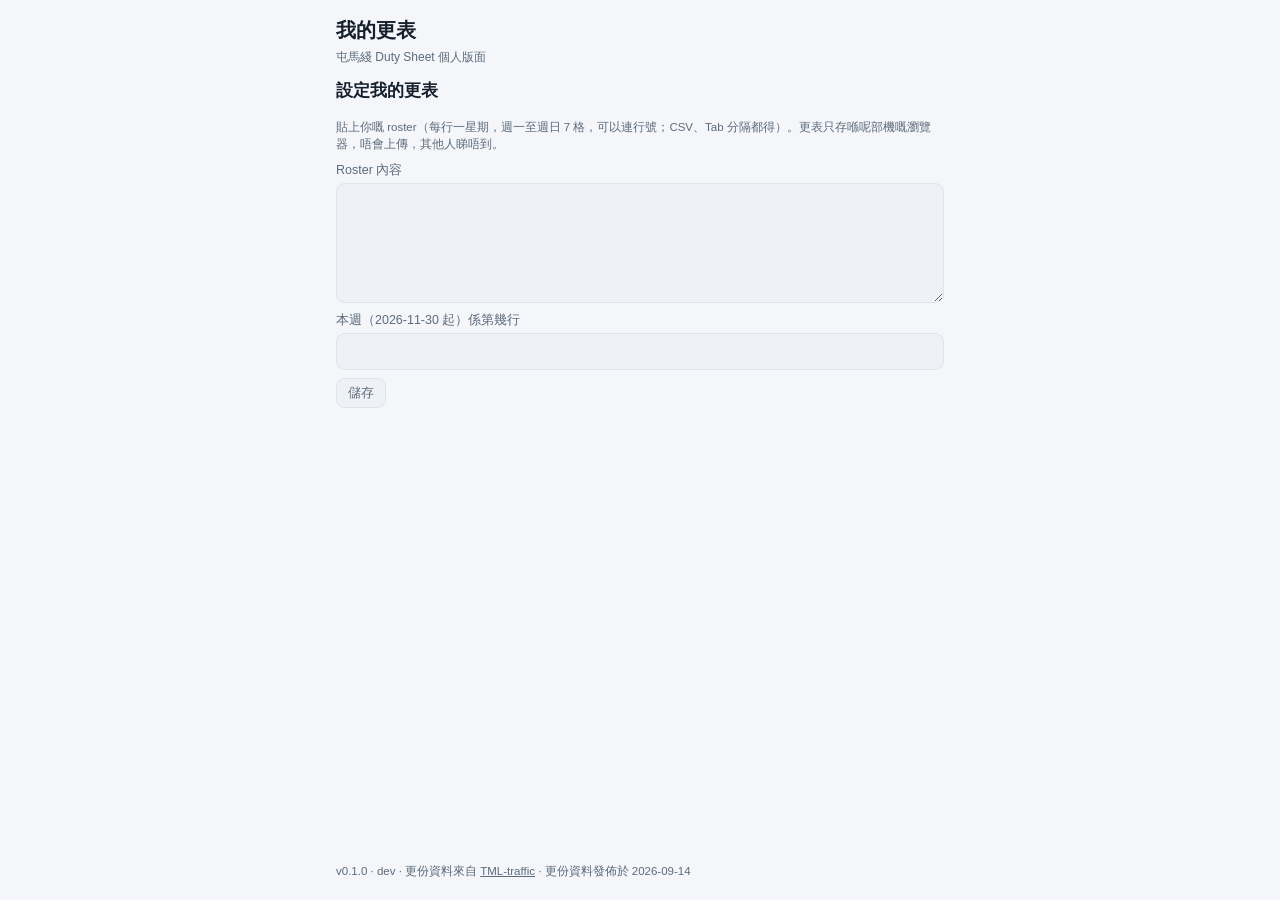
==== index.html @ 336a40d8 "v0.1.0: 我的更表, moved out of TML-traffic Co-Authored-By: Claude Sonnet 5.5 <noreply@anthropic.com> Cla" ====
<!doctype html>
<html lang="zh-HK">
<head>
<meta charset="utf-8">
<meta name="viewport" content="width=device-width, initial-scale=1, viewport-fit=cover">
<meta name="color-scheme" content="dark light">
<meta name="theme-color" content="#070b14">
<meta name="robots" content="noindex">
<title>我的更表 · TML Roster</title>
<link rel="stylesheet" href="assets/app.css">
<link rel="icon" href="assets/icon.svg" type="image/svg+xml">
</head>
<body>
<div class="app">
  <header class="top">
    <h1>我的更表</h1>
    <small id="sub">屯馬綫 Duty Sheet 個人版面</small>
  </header>
  <main id="view"></main>
  <footer class="foot" id="foot"></footer>
</div>
<noscript><p style="padding:16px">此頁需要 JavaScript。This page needs JavaScript.</p></noscript>
<script type="module" src="assets/app.js"></script>
</body>
</html>
---- assets/app.css ----
/* TML Roster — hand-written, no build step. Colours follow TML-traffic. */

:root {
  --tml: #9a3b26;
  --tml-lite: #d4664a;
  --bg: #070b14;
  --panel: #0e1526;
  --panel-2: #131c31;
  --edge: #1c2740;
  --text: #e6edf5;
  --muted: #8b9bad;
  --warn: #d29922;
  --font: -apple-system, BlinkMacSystemFont, "Segoe UI", "PingFang HK",
    "Noto Sans TC", "Microsoft JhengHei", Roboto, sans-serif;
}

@media (prefers-color-scheme: light) {
  :root {
    --bg: #f4f6f9;
    --panel: #ffffff;
    --panel-2: #eef2f7;
    --edge: #dde4ec;
    --text: #16202c;
    --muted: #5d6b7c;
  }
}

* { box-sizing: border-box; }
html, body { margin: 0; padding: 0; min-height: 100%; }
body {
  background: var(--bg);
  color: var(--text);
  font-family: var(--font);
  font-size: 15px;
  line-height: 1.45;
  -webkit-text-size-adjust: 100%;
}
button { font: inherit; color: inherit; background: none; border: 0; cursor: pointer; }

.app { max-width: 640px; margin: 0 auto; min-height: 100vh; display: flex; flex-direction: column; padding: 0 16px; }
.top { padding: 16px 0 8px; }
.top h1 { margin: 0; font-size: 20px; }
.top small { color: var(--muted); font-size: 12px; }
#view { flex: 1; padding: 4px 0 24px; }
.foot { padding: 12px 0 20px; font-size: 11.5px; color: var(--muted); }
.foot a { color: inherit; }

.btn {
  padding: 5px 11px;
  font-size: 12.5px;
  border: 1px solid var(--edge);
  background: var(--panel-2);
  border-radius: 9px;
  color: var(--muted);
  white-space: nowrap;
}
.btn[disabled] { opacity: 0.45; }
.btn:focus-visible, .duty-row:focus-visible { outline: 2px solid var(--tml-lite); outline-offset: 2px; }

.badge {
  display: inline-block;
  font-size: 10.5px;
  padding: 1px 6px;
  border-radius: 5px;
  background: color-mix(in srgb, var(--warn) 22%, transparent);
  color: var(--warn);
  font-weight: 600;
}
.badge.now { background: var(--tml-lite); color: #fff; }
.badge.plain { background: var(--panel-2); color: var(--muted); }

.empty { padding: 14px; text-align: center; color: var(--muted); font-size: 13px; background: var(--panel-2); border-radius: 10px; }
.kv { display: grid; grid-template-columns: auto 1fr; gap: 6px 14px; font-size: 13.5px; }
.kv dt { color: var(--muted); }
.kv dd { margin: 0; font-variant-numeric: tabular-nums; }
.fine { margin: 8px 0 0; font-size: 11.5px; color: var(--muted); }
.stops-head { margin: 14px 0 6px; font-size: 12px; color: var(--muted); }
.meta { color: var(--muted); font-size: 11.5px; }
.link { color: inherit; text-decoration: underline; font-size: inherit; padding: 0; }

.duty-head { display: flex; align-items: center; gap: 10px; margin: 0 0 8px; }
.duty-head h2 { margin: 0; font-size: 17px; }
.duty-sum { margin: 4px 0 6px; font-size: 13.5px; }
.duty-sub { margin: 0 0 8px; font-size: 12.5px; color: var(--muted); }
.duty-list { list-style: none; margin: 0; padding: 0; }
.duty-list li { border-bottom: 1px solid var(--edge); }
.duty-list li:last-child { border-bottom: 0; }
.duty-row {
  display: grid;
  gap: 2px;
  width: 100%;
  padding: 8px 6px;
  text-align: left;
  font-size: 13px;
  font-variant-numeric: tabular-nums;
  border-radius: 8px;
}
.duty-no { font-weight: 700; display: flex; align-items: center; gap: 6px; }
.duty-nowbox { margin: 10px 0 2px; padding: 8px 10px; font-size: 13px; background: color-mix(in srgb, var(--tml-lite) 14%, transparent); border-radius: 8px; }
.duty-legs { list-style: none; margin: 0; padding: 0; }
.duty-legs li {
  display: grid;
  grid-template-columns: 62px 74px 1fr;
  gap: 8px;
  padding: 5px 6px;
  font-size: 12.5px;
  font-variant-numeric: tabular-nums;
  border-bottom: 1px solid var(--edge);
}
.duty-legs li:last-child { border-bottom: 0; }
.duty-legs li[data-now="1"] { background: color-mix(in srgb, var(--tml-lite) 16%, transparent); border-radius: 8px; }
.duty-t { color: var(--muted); }

.me-nav { display: flex; gap: 8px; margin: 0 0 8px; }
.me-code { font-size: 13px; font-variant-numeric: tabular-nums; }
.me-foot { display: flex; flex-wrap: wrap; gap: 8px; margin: 12px 0 0; }
.me-edit, .me-setup { display: grid; gap: 8px; margin: 0 0 10px; }
.me-edit label, .me-setup label { display: grid; gap: 4px; font-size: 12.5px; color: var(--muted); }
.me-edit input, .me-setup input, .me-setup textarea, .me-export-box {
  width: 100%;
  padding: 7px 10px;
  font: inherit;
  font-size: 14px;
  color: var(--text);
  background: var(--panel-2);
  border: 1px solid var(--edge);
  border-radius: 9px;
}
.me-setup textarea, .me-export-box { font-family: ui-monospace, SFMono-Regular, Menlo, monospace; font-size: 12px; }
.me-edit-row { display: flex; flex-wrap: wrap; align-items: center; gap: 8px; }
.me-msg { margin: 0; min-height: 1em; font-size: 12.5px; color: var(--muted); }
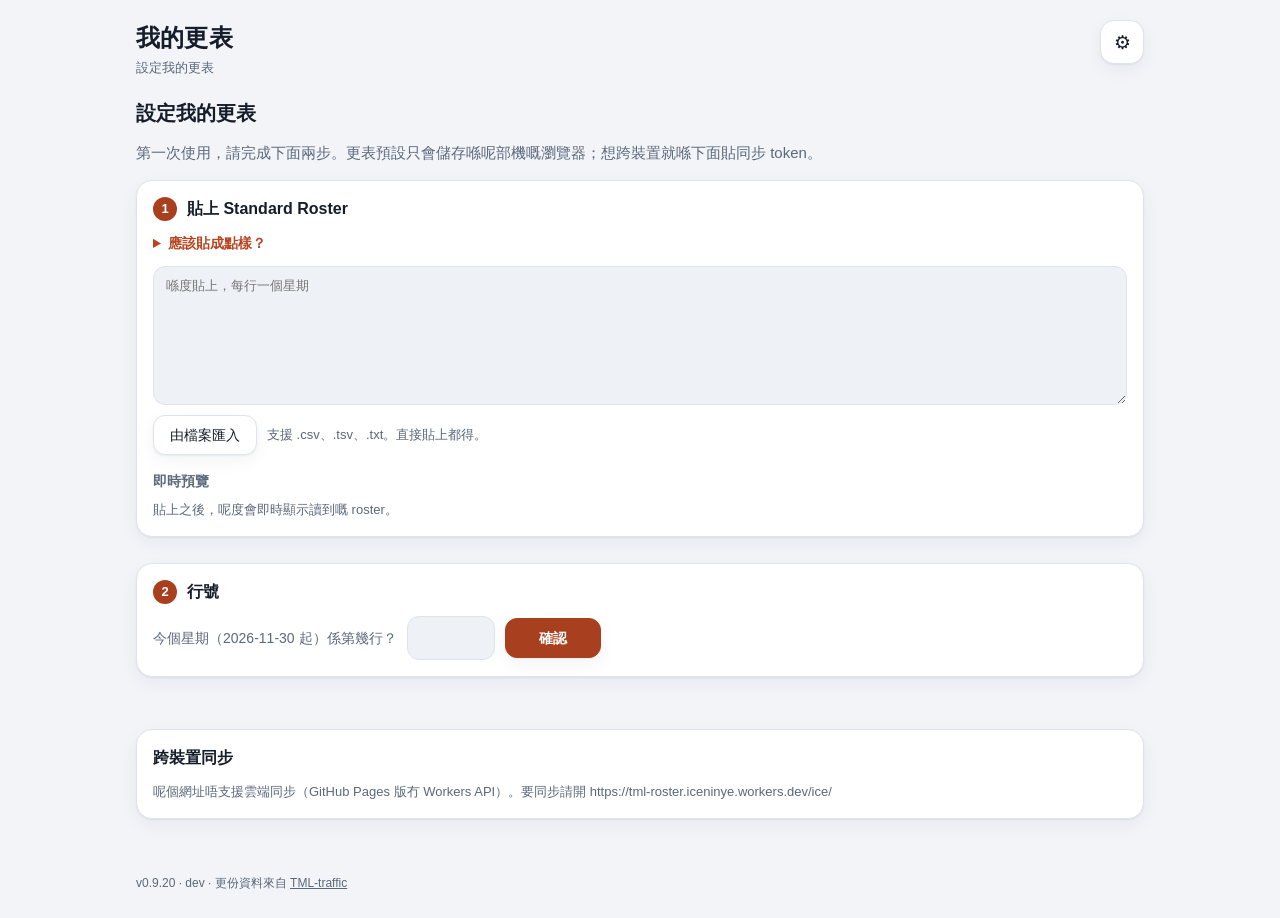
==== commit 01035644: "新增「加入主畫面」圖示（iOS + Android） 手機瀏覽器喺「加入主畫面」時會按 manifest / HTML 提供的網址主動向 server 發 HTTP 請求下載圖示。Worker 嘅 S" ====
--- a/index.html
+++ b/index.html
@@ -9,6 +9,11 @@
 <title>我的更表 · TML Roster</title>
 <link rel="stylesheet" href="assets/app.css">
 <link rel="icon" href="assets/icon.svg" type="image/svg+xml">
+<link rel="apple-touch-icon" sizes="180x180" href="/apple-touch-icon.png">
+<meta name="apple-mobile-web-app-title" content="我的更表">
+<meta name="apple-mobile-web-app-capable" content="yes">
+<meta name="apple-mobile-web-app-status-bar-style" content="black-translucent">
+<link rel="manifest" href="/site.webmanifest">
 </head>
 <body>
 <div class="app">
--- a/assets/app.css
+++ b/assets/app.css
@@ -1,27 +1,44 @@
 /* TML Roster — hand-written, no build step. Colours follow TML-traffic. */
 
 :root {
-  --tml: #9a3b26;
-  --tml-lite: #d4664a;
-  --bg: #070b14;
-  --panel: #0e1526;
-  --panel-2: #131c31;
-  --edge: #1c2740;
-  --text: #e6edf5;
-  --muted: #8b9bad;
-  --warn: #d29922;
-  --font: -apple-system, BlinkMacSystemFont, "Segoe UI", "PingFang HK",
-    "Noto Sans TC", "Microsoft JhengHei", Roboto, sans-serif;
+  color-scheme: dark light;
+  --tml: #a8401f;
+  --accent: #e8765a;
+  --bg: #0a0f1d;
+  --panel: #121a2e;
+  --panel-2: #1a2440;
+  --edge: #253152;
+  --text: #eef2f9;
+  --muted: #95a3bb;
+  --warn: #e3a93a;
+  --ok: #3cc18b;
+  --bad: #ef6a58;
+  --early: #e6a93d;
+  --mid: #4a9fe0;
+  --late: #9b7df0;
+  --shadow: none;
+  --radius: 16px;
+  --font: -apple-system, BlinkMacSystemFont, "Segoe UI", "PingFang HK", "Noto Sans TC",
+    "Microsoft JhengHei", Roboto, sans-serif;
 }
 
 @media (prefers-color-scheme: light) {
   :root {
-    --bg: #f4f6f9;
+    --tml: #a8401f;
+    --accent: #b8431f;
+    --bg: #f2f4f8;
     --panel: #ffffff;
-    --panel-2: #eef2f7;
-    --edge: #dde4ec;
-    --text: #16202c;
-    --muted: #5d6b7c;
+    --panel-2: #eef1f6;
+    --edge: #dfe4ec;
+    --text: #151d2b;
+    --muted: #5a687b;
+    --warn: #a86f00;
+    --ok: #1f8a5d;
+    --bad: #c5402e;
+    --early: #c98a14;
+    --mid: #2273b8;
+    --late: #6c4cc9;
+    --shadow: 0 1px 2px rgba(20, 30, 50, 0.06), 0 6px 18px rgba(20, 30, 50, 0.05);
   }
 }
 
@@ -31,101 +48,646 @@
   background: var(--bg);
   color: var(--text);
   font-family: var(--font);
-  font-size: 15px;
-  line-height: 1.45;
+  font-size: 16px;
+  line-height: 1.5;
   -webkit-text-size-adjust: 100%;
 }
-button { font: inherit; color: inherit; background: none; border: 0; cursor: pointer; }
-
-.app { max-width: 640px; margin: 0 auto; min-height: 100vh; display: flex; flex-direction: column; padding: 0 16px; }
-.top { padding: 16px 0 8px; }
-.top h1 { margin: 0; font-size: 20px; }
-.top small { color: var(--muted); font-size: 12px; }
-#view { flex: 1; padding: 4px 0 24px; }
-.foot { padding: 12px 0 20px; font-size: 11.5px; color: var(--muted); }
+button { font: inherit; color: inherit; background: none; border: 0; cursor: pointer; -webkit-tap-highlight-color: transparent; }
+h1, h2, h3, h4, p, dl, dd, ul, ol { margin: 0; }
+:focus-visible { outline: 2px solid var(--accent); outline-offset: 2px; }
+
+/* ---- shell ---- */
+.app { max-width: 640px; margin: 0 auto; min-height: 100vh; display: flex; flex-direction: column; padding: 0 max(16px, env(safe-area-inset-right)) 0 max(16px, env(safe-area-inset-left)); }
+.top { display: grid; grid-template-columns: 1fr auto; align-items: start; column-gap: 12px; padding: max(20px, env(safe-area-inset-top)) 0 12px; }
+.top h1, .top small { grid-column: 1; }
+.top .btn.icon { grid-column: 2; grid-row: 1 / span 2; }
+.top h1 { font-size: 24px; font-weight: 800; letter-spacing: 0.01em; }
+.top small { display: block; margin-top: 2px; color: var(--muted); font-size: 13px; }
+#view { flex: 1; padding: 4px 0 28px; min-width: 0; }
+.foot { padding: 12px 0 max(24px, env(safe-area-inset-bottom)); font-size: 12px; color: var(--muted); line-height: 1.7; }
 .foot a { color: inherit; }
 
+/* ---- small parts ---- */
+.sr { position: absolute; width: 1px; height: 1px; overflow: hidden; clip: rect(0 0 0 0); white-space: nowrap; }
 .btn {
-  padding: 5px 11px;
-  font-size: 12.5px;
+  padding: 8px 16px;
+  min-height: 40px;
+  font-size: 14px;
   border: 1px solid var(--edge);
-  background: var(--panel-2);
-  border-radius: 9px;
-  color: var(--muted);
+  background: var(--panel);
+  border-radius: 12px;
+  color: var(--text);
   white-space: nowrap;
-}
+  box-shadow: var(--shadow);
+}
+a.btn { display: inline-flex; align-items: center; text-decoration: none; }
+.btn:active { background: var(--panel-2); }
 .btn[disabled] { opacity: 0.45; }
-.btn:focus-visible, .duty-row:focus-visible { outline: 2px solid var(--tml-lite); outline-offset: 2px; }
+.btn.primary { background: var(--tml); border-color: var(--tml); color: #fff; font-weight: 700; min-width: 96px; }
+.btn.danger { color: var(--bad); border-color: color-mix(in srgb, var(--bad) 45%, var(--edge)); }
+.link { color: var(--accent); text-decoration: underline; text-underline-offset: 3px; font-size: inherit; padding: 0; }
 
 .badge {
   display: inline-block;
-  font-size: 10.5px;
-  padding: 1px 6px;
-  border-radius: 5px;
-  background: color-mix(in srgb, var(--warn) 22%, transparent);
-  color: var(--warn);
+  font-size: 12px;
+  line-height: 1.5;
+  padding: 1px 8px;
+  border-radius: 999px;
+  background: var(--panel-2);
+  color: var(--muted);
   font-weight: 600;
-}
-.badge.now { background: var(--tml-lite); color: #fff; }
+  white-space: nowrap;
+}
+.badge.now { background: var(--accent); color: #fff; }
 .badge.plain { background: var(--panel-2); color: var(--muted); }
-
-.empty { padding: 14px; text-align: center; color: var(--muted); font-size: 13px; background: var(--panel-2); border-radius: 10px; }
-.kv { display: grid; grid-template-columns: auto 1fr; gap: 6px 14px; font-size: 13.5px; }
+.badge.shift { background: transparent; box-shadow: inset 0 0 0 1px currentColor; }
+[data-shift="dawn"] .badge.shift { color: var(--dawn); }
+[data-shift="early"] .badge.shift { color: var(--early); }
+[data-shift="mid"] .badge.shift { color: var(--mid); }
+[data-shift="late"] .badge.shift { color: var(--late); }
+[data-shift="night"] .badge.shift { color: var(--night); }
+
+.empty { padding: 18px; text-align: center; color: var(--muted); font-size: 14px; background: var(--panel); border: 1px dashed var(--edge); border-radius: var(--radius); }
+.fine { margin-top: 8px; font-size: 13px; line-height: 1.55; color: var(--muted); }
+.fine.ok { color: var(--ok); }
+.fine.bad, .issues { color: var(--bad); }
+.meta { color: var(--muted); font-size: 13px; }
+.nd { margin-left: 3px; font-size: 0.5em; font-weight: 700; color: var(--muted); vertical-align: super; letter-spacing: 0; }
+
+/* ---- week ---- */
+.me-nav { position: sticky; top: 0; z-index: 5; display: grid; grid-template-columns: 44px 1fr 44px; align-items: center; gap: 8px; margin: 0 -16px 12px; padding: 8px 16px; background: color-mix(in srgb, var(--bg) 88%, transparent); backdrop-filter: blur(10px); -webkit-backdrop-filter: blur(10px); }
+.me-nav .btn { padding: 0; min-width: 0; width: 44px; height: 44px; font-size: 24px; line-height: 1; border-radius: 14px; }
+.weeklabel { display: grid; justify-items: center; line-height: 1.3; }
+.weeklabel b { font-size: 18px; font-variant-numeric: tabular-nums; }
+.weeklabel span { font-size: 13px; color: var(--muted); }
+
+.today {
+  display: grid;
+  gap: 4px;
+  width: 100%;
+  margin: 0 0 14px;
+  padding: 16px 18px 16px;
+  text-align: left;
+  color: #fff;
+  background: linear-gradient(145deg, #b4481f, #7a2a12);
+  border-radius: 20px;
+  box-shadow: 0 8px 24px rgba(122, 42, 18, 0.28);
+}
+.today .badge, .today[data-shift] .badge.shift { background: rgba(255, 255, 255, 0.2); color: #fff; box-shadow: none; }
+.today-label { font-size: 13px; font-weight: 600; opacity: 0.85; letter-spacing: 0.03em; }
+/* 代號一律 700 粗、同一個字級：今日卡同日子卡都係 15px。 */
+.today-title { display: flex; flex-wrap: wrap; align-items: center; gap: 6px; font-size: 15px; font-weight: 700; font-variant-numeric: tabular-nums; }
+.today-times { font-size: 36px; line-height: 1.15; font-weight: 800; font-variant-numeric: tabular-nums; letter-spacing: -0.01em; }
+.today-times .nd { color: rgba(255, 255, 255, 0.8); }
+.today-note { font-size: 14px; opacity: 0.88; }
+.today .bar { background: rgba(255, 255, 255, 0.2); margin: 4px 0 2px; }
+.today .bar i { background: #fff; }
+.today-live { display: flex; align-items: center; gap: 10px; margin-top: 8px; padding: 10px 12px; font-size: 14px; background: rgba(0, 0, 0, 0.22); border-radius: 12px; }
+.today-live small { opacity: 0.8; font-size: 13px; }
+.pulse { flex: none; width: 10px; height: 10px; border-radius: 50%; background: #7dffc0; box-shadow: 0 0 0 0 rgba(125, 255, 192, 0.6); animation: pulse 2s infinite; }
+@keyframes pulse { 70% { box-shadow: 0 0 0 9px rgba(125, 255, 192, 0); } 100% { box-shadow: 0 0 0 0 rgba(125, 255, 192, 0); } }
+@media (prefers-reduced-motion: reduce) { .pulse { animation: none; } }
+
+/* 一週日卡一律單欄、由上至下（週一 → 週日），唔會出現 Z 形跳格閱讀次序。 */
+.day-list { list-style: none; padding: 0; display: grid; grid-template-columns: 1fr; gap: 10px; grid-auto-rows: 1fr; }
+.day {
+  display: grid;
+  grid-template-columns: 48px 1fr;
+  align-items: center;
+  gap: 14px;
+  width: 100%;
+  padding: 12px 14px;
+  text-align: left;
+  background: var(--panel);
+  border: 1px solid var(--edge);
+  border-radius: var(--radius);
+  box-shadow: var(--shadow);
+  position: relative;
+  overflow: hidden;
+}
+.day::before { content: ""; position: absolute; inset: 0 auto 0 0; width: 5px; background: var(--edge); }
+.day[data-shift="dawn"]::before { background: var(--dawn); }
+.day[data-shift="early"]::before { background: var(--early); }
+.day[data-shift="mid"]::before { background: var(--mid); }
+.day[data-shift="late"]::before { background: var(--late); }
+.day[data-shift="night"]::before { background: var(--night); }
+.day:active { background: var(--panel-2); }
+.day[data-today="1"] { border-color: var(--accent); }
+.day-date { display: grid; justify-items: center; line-height: 1.1; }
+.day-date small { font-size: 13px; color: var(--muted); font-weight: 600; }
+.day-date b { font-size: 26px; font-weight: 800; font-variant-numeric: tabular-nums; }
+.day[data-today="1"] .day-date b { color: var(--accent); }
+.day-main { display: grid; gap: 3px; min-width: 0; }
+.day-title { display: flex; flex-wrap: wrap; align-items: center; gap: 6px; font-size: 15px; font-weight: 700; font-variant-numeric: tabular-nums; }
+.day-times { font-size: 22px; line-height: 1.2; font-weight: 800; font-variant-numeric: tabular-nums; }
+.day[data-tone="rest"], .day[data-tone="tbd"], .day[data-tone="spare"] { background: transparent; box-shadow: none; }
+/* 休息日代號同工作日一樣粗，只係灰一級（唔再變幼）。 */
+.day[data-tone="rest"] .day-title { color: var(--muted); font-weight: 700; }
+/* 單欄排列唔再等高：休息日／假期縮成一條窄卡，一週大約一屏睇晒。 */
+.day-list > li { display: block; }
+/* B2: 休息日只出代號（粗）＋細字「休息日」。 */
+.day-sub { font-size: 12px; font-weight: 600; color: var(--muted); }
+/* B3: 左邊顏色條 —— 更份跟班別色，休息綠、待定黃、後備灰。 */
+.day[data-tone="rest"]::before { background: var(--ok); }
+.day[data-tone="leave"]::before { background: var(--mid); }
+.day[data-tone="leave"] .day-title { color: var(--muted); font-weight: 700; }
+.day[data-tone="tbd"]::before { background: var(--warn); }
+.day[data-tone="spare"]::before { background: var(--muted); }
+.day[data-tone="tbd"] .day-title { color: var(--warn); }
+
+/* 今日時間軸：粗啲，加每 4 小時刻度，同一個「現時」光點。 */
+.bar { display: block; position: relative; height: 10px; margin: 6px 0 2px; border-radius: 5px; background: var(--panel-2); background-image: repeating-linear-gradient(90deg, color-mix(in srgb, var(--muted) 45%, transparent) 0 1px, transparent 1px calc(100% / 6)); }
+.bar-now { position: absolute; top: -3px; bottom: -3px; width: 2px; margin-left: -1px; background: currentColor; }
+.bar-now s { position: absolute; top: -5px; left: 50%; width: 10px; height: 10px; border-radius: 50%; background: currentColor; transform: translateX(-50%); box-shadow: 0 0 0 2px rgba(0, 0, 0, 0.35); }
+.badge.rest-short { color: #fff; background: var(--bad); }
+/* 休息唔夠鐘：同編更頁一樣嘅呼吸紅框，跟系統「減少動態」設定。 */
+@keyframes me-short-rest {
+  0%, 100% { box-shadow: inset 0 0 0 2px var(--bad); }
+  50% { box-shadow: inset 0 0 0 2px color-mix(in srgb, var(--bad) 25%, transparent); }
+}
+.day[data-short="1"], .today[data-short="1"] { box-shadow: inset 0 0 0 2px var(--bad); animation: me-short-rest 1.2s ease-in-out infinite; }
+@media (prefers-reduced-motion: reduce) { .day[data-short="1"], .today[data-short="1"] { animation: none; } }
+.fine-box { margin: 10px 0 0; }
+input.mono { font-family: ui-monospace, SFMono-Regular, Menlo, monospace; letter-spacing: 0.02em; }
+.fine-box > summary { font-size: 13px; font-weight: 700; color: var(--muted); cursor: pointer; }
+.fine-box[open] > summary { margin-bottom: 6px; }
+.bar i { position: absolute; top: 0; bottom: 0; border-radius: 3px; background: var(--muted); }
+[data-shift="dawn"] .bar i { background: var(--dawn); }
+[data-shift="early"] .bar i { background: var(--early); }
+[data-shift="mid"] .bar i { background: var(--mid); }
+[data-shift="late"] .bar i { background: var(--late); }
+[data-shift="night"] .bar i { background: var(--night); }
+
+.legend { display: flex; flex-wrap: wrap; gap: 6px 16px; margin: 14px 2px 0; font-size: 13px; color: var(--muted); }
+.legend i { display: inline-block; width: 10px; height: 10px; margin-right: 6px; border-radius: 3px; vertical-align: -1px; }
+.me-foot { display: flex; flex-wrap: wrap; gap: 10px; margin: 14px 0 0; }
+
+/* ---- day detail ---- */
+.duty-head { display: flex; align-items: center; gap: 12px; margin: 4px 0 14px; }
+.duty-head h2 { font-size: 20px; }
+.duty-sub { display: flex; flex-wrap: wrap; align-items: center; gap: 6px; margin: 0 0 10px; font-size: 14px; color: var(--muted); }
+.hero { display: grid; grid-template-columns: 1fr auto 1fr; align-items: center; gap: 8px; margin: 0 0 14px; padding: 18px; background: var(--panel); border: 1px solid var(--edge); border-radius: 20px; box-shadow: var(--shadow); }
+.hero div { display: grid; gap: 2px; }
+.hero small { color: var(--muted); font-size: 13px; font-weight: 600; }
+.hero b { font-size: 34px; line-height: 1.1; font-weight: 800; font-variant-numeric: tabular-nums; }
+.hero span { color: var(--muted); font-size: 14px; }
+.hero i { color: var(--muted); font-style: normal; font-size: 22px; }
+.kv { display: grid; grid-template-columns: auto 1fr; gap: 8px 16px; margin: 0 2px; font-size: 15px; }
 .kv dt { color: var(--muted); }
-.kv dd { margin: 0; font-variant-numeric: tabular-nums; }
-.fine { margin: 8px 0 0; font-size: 11.5px; color: var(--muted); }
-.stops-head { margin: 14px 0 6px; font-size: 12px; color: var(--muted); }
-.meta { color: var(--muted); font-size: 11.5px; }
-.link { color: inherit; text-decoration: underline; font-size: inherit; padding: 0; }
-
-.duty-head { display: flex; align-items: center; gap: 10px; margin: 0 0 8px; }
-.duty-head h2 { margin: 0; font-size: 17px; }
-.duty-sum { margin: 4px 0 6px; font-size: 13.5px; }
-.duty-sub { margin: 0 0 8px; font-size: 12.5px; color: var(--muted); }
-.duty-list { list-style: none; margin: 0; padding: 0; }
-.duty-list li { border-bottom: 1px solid var(--edge); }
-.duty-list li:last-child { border-bottom: 0; }
-.duty-row {
+.kv dd { font-variant-numeric: tabular-nums; }
+.mates { display: flex; flex-wrap: wrap; gap: 6px; }
+.mates-more { margin-top: 6px; }
+.mates-more > summary { cursor: pointer; font-size: 13px; font-weight: 600; color: var(--accent); }
+.mates-more .mates { margin-top: 6px; }
+.duty-mate { display: grid; gap: 0; padding: 5px 10px; text-align: left; background: var(--panel); border: 1px solid var(--edge); border-radius: 10px; font-variant-numeric: tabular-nums; line-height: 1.3; }
+.duty-mate b { font-size: 14px; color: var(--accent); }
+.duty-mate small { font-size: 12px; color: var(--muted); }
+.duty-mate:active { background: var(--panel-2); }
+.duty-nowbox { margin: 14px 0 0; padding: 12px 14px; font-size: 14px; background: color-mix(in srgb, var(--accent) 14%, var(--panel)); border: 1px solid color-mix(in srgb, var(--accent) 40%, var(--edge)); border-radius: 14px; }
+.stops-head { margin: 22px 2px 10px; font-size: 14px; font-weight: 700; color: var(--muted); letter-spacing: 0.04em; }
+.duty-legs { list-style: none; padding: 6px 14px 6px 6px; position: relative; background: var(--panel); border: 1px solid var(--edge); border-radius: var(--radius); box-shadow: var(--shadow); }
+.duty-legs::before { content: ""; position: absolute; top: 18px; bottom: 18px; left: 19px; width: 2px; background: var(--edge); }
+.duty-legs li {
+  position: relative;
   display: grid;
-  gap: 2px;
-  width: 100%;
-  padding: 8px 6px;
-  text-align: left;
-  font-size: 13px;
+  grid-template-columns: 70px 1fr;
+  grid-template-areas: "t k" ". p";
+  column-gap: 10px;
+  padding: 8px 0 8px 26px;
+  font-size: 14px;
+  line-height: 1.4;
   font-variant-numeric: tabular-nums;
-  border-radius: 8px;
-}
-.duty-no { font-weight: 700; display: flex; align-items: center; gap: 6px; }
-.duty-nowbox { margin: 10px 0 2px; padding: 8px 10px; font-size: 13px; background: color-mix(in srgb, var(--tml-lite) 14%, transparent); border-radius: 8px; }
-.duty-legs { list-style: none; margin: 0; padding: 0; }
-.duty-legs li {
-  display: grid;
-  grid-template-columns: 62px 74px 1fr;
-  gap: 8px;
-  padding: 5px 6px;
-  font-size: 12.5px;
-  font-variant-numeric: tabular-nums;
-  border-bottom: 1px solid var(--edge);
-}
-.duty-legs li:last-child { border-bottom: 0; }
-.duty-legs li[data-now="1"] { background: color-mix(in srgb, var(--tml-lite) 16%, transparent); border-radius: 8px; }
+  border-radius: 10px;
+}
+.duty-legs li::before { content: ""; position: absolute; left: 8px; top: 13px; width: 10px; height: 10px; border-radius: 50%; background: var(--muted); box-shadow: 0 0 0 3px var(--panel); }
+.duty-legs li[data-kind="book"]::before { background: var(--text); }
+.duty-legs li[data-kind="drive"]::before { background: var(--ok); }
+.duty-legs li[data-kind="meal"]::before { background: var(--warn); }
+.duty-legs li[data-kind="prep"]::before, .duty-legs li[data-kind="ride"]::before { background: var(--mid); }
+.duty-legs li[data-kind="empty"]::before, .duty-legs li[data-kind="park"]::before, .duty-legs li[data-kind="wait"]::before { background: transparent; box-shadow: inset 0 0 0 2px var(--muted), 0 0 0 3px var(--panel); }
+.duty-legs li > span:nth-child(1) { grid-area: t; }
+.duty-legs li > span:nth-child(2) { grid-area: k; font-weight: 700; }
+.duty-legs li > span:nth-child(3) { grid-area: p; color: var(--muted); font-size: 13.5px; }
+.duty-legs li[data-kind="book"] > span:nth-child(3) { grid-area: p; }
+.duty-legs li[data-now="1"] { background: color-mix(in srgb, var(--accent) 16%, transparent); }
 .duty-t { color: var(--muted); }
 
-.me-nav { display: flex; gap: 8px; margin: 0 0 8px; }
-.me-code { font-size: 13px; font-variant-numeric: tabular-nums; }
-.me-foot { display: flex; flex-wrap: wrap; gap: 8px; margin: 12px 0 0; }
-.me-edit, .me-setup { display: grid; gap: 8px; margin: 0 0 10px; }
-.me-edit label, .me-setup label { display: grid; gap: 4px; font-size: 12.5px; color: var(--muted); }
+/* ---- panels, forms, setup ---- */
+.lead { margin: 4px 0 16px; font-size: 15px; color: var(--muted); }
+.panel { margin: 0 0 14px; padding: 16px; background: var(--panel); border: 1px solid var(--edge); border-radius: var(--radius); box-shadow: var(--shadow); min-width: 0; max-width: 100%; }
+.panel h3 { display: flex; align-items: center; gap: 10px; margin: 0 0 12px; font-size: 16px; }
+.step { display: inline-grid; place-items: center; width: 24px; height: 24px; border-radius: 50%; background: var(--tml); color: #fff; font-size: 13px; font-weight: 800; }
+.panel summary, details.panel > summary { cursor: pointer; font-weight: 700; font-size: 15px; }
+details.panel[open] > summary { margin-bottom: 8px; }
+.me-editbox { margin-top: 18px; }
+.how { margin: 0 0 12px; }
+.how summary { font-size: 14px; color: var(--accent); font-weight: 600; }
+.how-codes { list-style: none; margin: 10px 0; padding: 0; display: grid; gap: 8px; font-size: 14px; }
+.how-codes li { display: grid; grid-template-columns: 9.5em 1fr; gap: 8px; align-items: baseline; }
+code, pre { font-family: ui-monospace, SFMono-Regular, Menlo, monospace; }
+.how-codes code { font-weight: 700; }
+.how pre { margin: 10px 0 0; padding: 12px; font-size: 12.5px; line-height: 1.6; overflow-x: auto; background: var(--panel-2); border-radius: 12px; }
+.me-setup, .me-edit { display: grid; gap: 12px; margin: 0 0 12px; }
+.me-setup > * { min-width: 0; max-width: 100%; }
+.me-edit label, .me-setup label { display: grid; gap: 6px; font-size: 14px; color: var(--muted); }
 .me-edit input, .me-setup input, .me-setup textarea, .me-export-box {
   width: 100%;
-  padding: 7px 10px;
+  padding: 10px 12px;
   font: inherit;
-  font-size: 14px;
+  font-size: 16px;
   color: var(--text);
   background: var(--panel-2);
   border: 1px solid var(--edge);
-  border-radius: 9px;
-}
-.me-setup textarea, .me-export-box { font-family: ui-monospace, SFMono-Regular, Menlo, monospace; font-size: 12px; }
-.me-edit-row { display: flex; flex-wrap: wrap; align-items: center; gap: 8px; }
-.me-msg { margin: 0; min-height: 1em; font-size: 12.5px; color: var(--muted); }
+  border-radius: 12px;
+}
+.me-setup textarea, .me-export-box { font-family: ui-monospace, SFMono-Regular, Menlo, monospace; font-size: 13px; }
+.me-setup textarea { min-height: 130px; }
+/* 一個欄位一行：細輸入格 + 隔離確認掣 */
+.field-line { display: flex; align-items: center; gap: 10px; flex-wrap: wrap; }
+.field-line label { margin: 0; }
+.field-line input.mini {
+  width: 5.5em;
+  flex: 0 0 auto;
+  padding: 8px 10px;
+  font-size: 16px;
+  text-align: center;
+}
+.field-line input.mini.wide { width: 11em; text-align: left; }
+.field-line .btn { flex: 0 0 auto; }
+
+.linkish {
+  background: none;
+  border: 0;
+  padding: 0;
+  color: var(--accent, #7aa2ff);
+  font: inherit;
+  text-decoration: underline;
+  cursor: pointer;
+}
+
+.me-edit-row { display: flex; flex-wrap: wrap; align-items: center; gap: 10px; }
+.me-msg { min-height: 1em; font-size: 14px; color: var(--muted); }
+.filebtn { cursor: pointer; display: inline-flex; align-items: center; color: var(--text) !important; }
+.prev-title { margin: 16px 0 6px; font-size: 14px; color: var(--muted); font-weight: 700; }
+.issues { margin: 6px 0; padding-left: 20px; font-size: 13.5px; }
+
+/* ---- roster table ---- */
+.roster-box { margin-top: 18px; padding: 14px 10px; }
+.roster-box > summary, .roster-box > .fine { padding: 0 6px; }
+.rtable { max-height: 340px; overflow: auto; max-width: 100%; margin-top: 10px; border: 1px solid var(--edge); border-radius: 12px; }
+.rtable table { width: 100%; border-collapse: collapse; font-size: 11px; font-variant-numeric: tabular-nums; text-align: center; }
+/* 每格只得一個代號，用 34px 細格（編更頁嘅積木先要 58px）。 */
+.rtable th, .rtable td { height: 34px; padding: 4px 1px; border-bottom: 1px solid var(--edge); white-space: nowrap; }
+.rtable td { font-size: 12px; font-weight: 700; vertical-align: middle; }
+.rtable thead th { position: sticky; top: 0; z-index: 1; background: var(--panel-2); color: var(--muted); font-weight: 700; }
+.rtable tbody th { position: sticky; left: 0; padding: 6px 4px; background: var(--panel-2); color: var(--muted); font-weight: 700; }
+.rtable tr:last-child th, .rtable tr:last-child td { border-bottom: 0; }
+.rtable td[data-kind="status"], .rtable td[data-kind="spare"], .rtable td[data-kind="other"] { color: var(--muted); }
+.rtable tr.cur td { background: color-mix(in srgb, var(--accent) 18%, transparent); font-weight: 600; }
+.rtable tr.cur th { background: var(--tml); color: #fff; }
+.rtable td.todaycell { outline: 2px solid var(--accent); outline-offset: -2px; border-radius: 4px; }
+
+/* 窄螢幕：roster 表 11px 會爆格，收窄少少但保持可讀 */
+@media (max-width: 430px) {
+  .rtable table { letter-spacing: -0.02em; }
+  .rtable th, .rtable td { padding: 4px 0; }
+}
+
+@media (max-width: 380px) {
+  .hero b { font-size: 28px; }
+  .today-times { font-size: 32px; }
+  .how-codes li { grid-template-columns: 1fr; gap: 0; }
+  .duty-legs li { grid-template-columns: 64px 1fr; }
+}
+.me-setup label.filebtn { display: inline-flex; }
+.me-setup .panel .me-edit-row { margin-top: 10px; }
+
+/* ---- 主頁整理：桌面雙欄、週概況、今日卡顏色、roster 工具 ---- */
+.btn.icon { width: 44px; height: 44px; padding: 0; display: grid; place-items: center; flex: none; font-size: 19px; line-height: 1; border-radius: 14px; }
+
+.me-cols { display: grid; gap: 14px; }
+.me-col-a { display: grid; align-content: start; gap: 10px; min-width: 0; }
+.me-col-b { min-width: 0; }
+
+/* 日詳情：更份編號喺原位改 */
+.duty-head .me-code { font-size: 26px; font-weight: 800; font-variant-numeric: tabular-nums; letter-spacing: 0.01em; }
+.me-code-form { display: flex; align-items: center; gap: 6px; min-width: 0; }
+.me-code-form input {
+  width: 8.5em;
+  padding: 6px 10px;
+  font: inherit;
+  font-size: 22px;
+  font-weight: 800;
+  font-variant-numeric: tabular-nums;
+  color: var(--text);
+  background: var(--panel-2);
+  border: 1px solid var(--accent);
+  border-radius: 12px;
+}
+.duty-head .btn.icon { width: 38px; height: 38px; font-size: 16px; border-radius: 12px; }
+.duty-head .me-code-edit { font-size: 15px; }
+.me-item-title .me-title-edit { cursor: pointer; }
+.top h1.me-title-edit { cursor: pointer; }
+
+/* 今日卡顏色跟更類（早／中／夜），唔再一律橙 */
+/* 今日卡（休息／假期／待定）：代號大字、狀態細字，左邊一條色帶，高度同開工卡有得比。 */
+.today[data-tone="rest"], .today[data-tone="leave"], .today[data-tone="tbd"], .today[data-tone="spare"] {
+  position: relative;
+  overflow: hidden;
+  align-content: center;
+  gap: 4px;
+  padding-left: 24px;
+  min-height: 132px;
+  box-shadow: 0 8px 24px rgba(16, 22, 34, 0.32);
+}
+.today[data-tone="rest"] { background: linear-gradient(145deg, #2f5847, #16281f); }
+.today[data-tone="leave"] { background: linear-gradient(145deg, #27415f, #121d2c); }
+.today[data-tone="tbd"] { background: linear-gradient(145deg, #5a4a12, #2a2308); }
+.today[data-tone="spare"] { background: linear-gradient(145deg, #3a4356, #232a3a); }
+/* 左邊色帶：休息綠、假期藍、待定黃、後備灰（同右欄日卡一致） */
+.today[data-tone]::before { content: ""; position: absolute; left: 0; top: 0; bottom: 0; width: 6px; }
+.today[data-tone="rest"]::before { background: var(--ok); }
+.today[data-tone="leave"]::before { background: var(--mid); }
+.today[data-tone="tbd"]::before { background: var(--warn); }
+.today[data-tone="spare"]::before { background: var(--muted); }
+/* 代號做大字，狀態字跟住大細分级，唔好一齊 15px 排成一句 */
+.today[data-tone] .today-title { align-items: baseline; gap: 10px; }
+.today[data-tone] .today-title b.code {
+  font-size: 44px;
+  line-height: 1;
+  font-weight: 800;
+  letter-spacing: 0.02em;
+  font-variant-numeric: tabular-nums;
+}
+.today[data-tone] .today-title .day-sub { font-size: 16px; font-weight: 600; opacity: 0.82; }
+.today[data-tone] .today-label { opacity: 0.7; }
+.today[data-tone] .today-title .badge { align-self: center; }
+@media (max-width: 380px) { .today[data-tone] .today-title b.code { font-size: 38px; } }
+.today[data-shift="dawn"] { background: linear-gradient(145deg, #a2521f, #5c2a0c); box-shadow: 0 8px 24px rgba(162, 82, 31, 0.26); }
+.today[data-shift="night"] { background: linear-gradient(145deg, #2c3a55, #0f1626); box-shadow: 0 8px 24px rgba(20, 30, 55, 0.32); }
+.today[data-shift="early"] { background: linear-gradient(145deg, #b0741b, #6d4409); box-shadow: 0 8px 24px rgba(176, 116, 27, 0.26); }
+.today[data-shift="mid"] { background: linear-gradient(145deg, #2c6ea4, #143f63); box-shadow: 0 8px 24px rgba(44, 110, 164, 0.26); }
+.today[data-shift="late"] { background: linear-gradient(145deg, #5a44a8, #332552); box-shadow: 0 8px 24px rgba(90, 68, 168, 0.26); }
+
+.bar-now { position: absolute; top: -3px; bottom: -3px; width: 2px; margin-left: -1px; border-radius: 2px; background: var(--text); }
+.today .bar-now { background: #fff; }
+
+.roster-tools { display: flex; flex-wrap: wrap; align-items: baseline; justify-content: space-between; gap: 4px 12px; padding: 0 6px; }
+.roster-tools .fine { margin: 0; }
+.me-roster-toggle { font-size: 13px; }
+
+@media (min-width: 900px) {
+  .app { max-width: 1040px; }
+  .me-cols { grid-template-columns: minmax(0, 400px) minmax(0, 1fr); align-items: start; gap: 20px; }
+  .me-col-a { position: sticky; top: 76px; }
+  /* 闊螢幕都保持單欄：日卡順序由上至下排，唔會左→右再跳行。 */
+  .me-col-b .day-list { grid-template-columns: minmax(0, 1fr); max-width: 620px; }
+}
+
+/* ---- 編更 (plan.html) ---- */
+/* 死夜用深灰藍（唔再係靛藍），同夜嘅紫色拉開明度 */
+:root { --dawn: #e2703a; --night: #8796b4; }
+@media (prefers-color-scheme: light) { :root { --dawn: #c2541c; --night: #3d4a63; } }
+.app.wide { max-width: 1180px; }
+[data-shift="dawn"] { --sh: var(--dawn); }
+[data-shift="early"] { --sh: var(--early); }
+[data-shift="mid"] { --sh: var(--mid); }
+[data-shift="late"] { --sh: var(--late); }
+[data-shift="night"] { --sh: var(--night); }
+[data-shift="hhs"] { --sh: var(--accent); }
+.plan-grid { display: grid; grid-template-columns: 1fr 1fr; gap: 12px; }
+.plan-actions { display: flex; flex-wrap: wrap; align-items: center; gap: 8px 10px; margin: 0 0 8px; }
+.p-weekbox { display: inline-flex; align-items: center; gap: 8px; }
+.p-weeks { width: 3.6em; padding: 6px; font: inherit; color: var(--text); background: var(--panel); border: 1px solid var(--edge); border-radius: 10px; text-align: center; }
+/* Above the sticky tray (z-index 6), so the bar's buttons stay reachable. */
+.plan-sel { position: sticky; top: 64px; z-index: 7; display: grid; gap: 8px; margin: 0 0 10px; padding: 12px 14px; border-color: var(--accent); }
+.plan-sel > div:first-child { display: grid; gap: 2px; }
+.plan-sel input { width: 7.5em; padding: 8px; font: inherit; font-variant-numeric: tabular-nums; color: var(--text); background: var(--panel-2); border: 1px solid var(--edge); border-radius: 10px; }
+.ptable { overflow: auto; max-width: 100%; max-height: 58vh; border: 1px solid var(--edge); border-radius: 12px; background: var(--panel); }
+.ptable table { border-collapse: separate; border-spacing: 0; width: 100%; font-size: 12px; font-variant-numeric: tabular-nums; }
+.ptable th, .ptable td { padding: 3px; border-bottom: 1px solid var(--edge); text-align: center; vertical-align: middle; }
+.ptable thead th { position: sticky; top: 0; z-index: 2; background: var(--panel-2); color: var(--muted); font-weight: 700; }
+.ptable thead th small { display: block; font-weight: 500; }
+.ptable th.who { position: sticky; left: 0; z-index: 1; min-width: 118px; max-width: 150px; padding: 4px 8px; text-align: left; background: var(--panel-2); }
+.ptable thead th.who { z-index: 3; }
+.ptable th.who .p-name { width: 100%; padding: 2px 4px; font-size: 13px; font-weight: 700; }
+.ptable th.who small { color: var(--muted); font-weight: 500; }
+.ptag { display: inline-block; padding: 0 5px; border-radius: 6px; font-size: 10.5px; font-weight: 700; line-height: 1.6; color: var(--sh, var(--muted)); box-shadow: inset 0 0 0 1px currentColor; }
+.pcell { position: relative; display: grid; grid-template-rows: auto auto auto; align-content: start; justify-items: center; gap: 1px; width: 100%; min-width: 74px; min-height: 58px; padding: 4px 3px 4px 7px; border-radius: 8px; background: var(--panel-2); line-height: 1.25; touch-action: manipulation; }
+.pcell::before { content: ""; position: absolute; inset: 3px auto 3px 2px; width: 3px; border-radius: 2px; background: var(--sh, transparent); }
+.pcell b { font-size: 12.5px; white-space: nowrap; }
+.pcell small { color: var(--muted); font-size: 11px; white-space: nowrap; }
+.pcell[data-kind="status"], .pcell[data-kind="other"], .pcell[data-kind="spare"] { background: transparent; color: var(--muted); }
+.pcell[data-kind="status"] b { font-weight: 500; }
+/* 休息唔夠鐘: the red frame breathes, so a short rest is easier to spot. */
+@keyframes plan-short-rest {
+  0%, 100% { box-shadow: inset 0 0 0 2px var(--bad); }
+  50% { box-shadow: inset 0 0 0 2px color-mix(in srgb, var(--bad) 25%, transparent); }
+}
+.pcell[data-short="1"] { box-shadow: inset 0 0 0 2px var(--bad); animation: plan-short-rest 1.2s ease-in-out infinite; }
+@media (prefers-reduced-motion: reduce) {
+  .pcell[data-short="1"] { animation: none; }
+}
+.pcell[data-sel="1"] { box-shadow: inset 0 0 0 2px var(--accent); background: color-mix(in srgb, var(--accent) 18%, var(--panel-2)); }
+.dragging .pcell[data-target="1"] { outline: 1px dashed var(--accent); outline-offset: -1px; }
+.pcell .pin { font-style: normal; font-size: 9px; margin-left: 2px; vertical-align: super; }
+.pcell .miss { font-style: normal; color: var(--warn); margin-left: 2px; }
+.ptable td.sum { min-width: 44px; color: var(--muted); font-weight: 700; }
+.plan-legend i { background: var(--sh); }
+.p-name { min-width: 0; text-overflow: ellipsis; padding: 7px 9px; font: inherit; font-size: 14px; color: var(--text); background: var(--panel-2); border: 1px solid var(--edge); border-radius: 10px; }
+.pchips { display: flex; flex-wrap: wrap; gap: 6px; }
+.pchip { padding: 5px 11px; font-size: 13px; font-weight: 700; border-radius: 999px; color: var(--sh); box-shadow: inset 0 0 0 1px var(--edge); }
+.ptable .pchips { gap: 3px; margin-top: 3px; }
+.ptable .pchip { padding: 1px 6px; font-size: 11px; line-height: 1.6; border-radius: 7px; }
+.pchip[aria-pressed="true"] { background: var(--sh); color: #fff; box-shadow: none; }
+
+/* 積木區 and dragging */
+.pcell, .block { -webkit-user-select: none; user-select: none; -webkit-touch-callout: none; }
+.pcell[data-kind="empty"] { background: transparent; color: var(--muted); outline: 1px dashed var(--edge); outline-offset: -3px; }
+.pcell[data-hc="1"] { color: var(--warn); }
+.pcell[data-kind="duty"], .block { cursor: grab; }
+.pcell[data-lifted="1"], .block[data-lifted="1"] { opacity: 0.35; }
+.dragging, .dragging * { cursor: grabbing !important; }
+.dragging .pcell:not([data-target]), .dragging .tray-col:not([data-target]) { opacity: 0.45; }
+.pcell[data-over="1"], .tray-col[data-over="1"] { outline: 2px solid var(--accent); outline-offset: -2px; background: color-mix(in srgb, var(--accent) 20%, var(--panel-2)); }
+.pghost { position: fixed; z-index: 50; margin: 0; pointer-events: none; opacity: 0.92; box-shadow: 0 10px 28px rgba(0, 0, 0, 0.4); transform: scale(1.06) rotate(-2deg); }
+.tray { position: sticky; bottom: 0; z-index: 6; max-height: 38vh; margin: 10px 0 8px; padding: 10px 12px 12px; overflow: auto; box-shadow: 0 -8px 22px rgba(0, 0, 0, 0.28); }
+.tray-head { display: flex; flex-wrap: wrap; align-items: baseline; gap: 4px 12px; margin: 0 0 8px; }
+.tray-cols { display: grid; grid-template-columns: repeat(7, minmax(84px, 1fr)); gap: 6px; overflow-x: auto; }
+.tray-col { min-height: 56px; padding: 4px; border: 1px dashed var(--edge); border-radius: 10px; }
+.tray-day { display: block; margin: 0 0 4px 2px; font-size: 11px; font-weight: 700; color: var(--muted); }
+.tray-blocks { display: grid; gap: 4px; }
+.tray-none { text-align: center; color: var(--edge); }
+.block { position: relative; display: grid; grid-template-rows: auto auto auto; align-content: start; justify-items: center; gap: 1px; width: 100%; min-height: 58px; padding: 4px 3px 4px 7px; border-radius: 8px; background: var(--panel-2); line-height: 1.25; font-variant-numeric: tabular-nums; }
+.block::before { content: ""; position: absolute; inset: 3px auto 3px 2px; width: 3px; border-radius: 2px; background: var(--sh, transparent); }
+.block b { font-size: 12.5px; }
+.block small { color: var(--muted); font-size: 11px; }
+.block[data-sel="1"] { box-shadow: inset 0 0 0 2px var(--accent); }
+
+/* 編更: the leave blocks offered next to the code input of an empty cell */
+.plan-leave { display: flex; flex-wrap: wrap; align-items: center; gap: 6px; }
+.plan-leave .meta { flex: 0 0 auto; }
+.plan-leave .btn { padding: 5px 10px; font-size: 13px; }
+.plan-leave-all { display: flex; flex-wrap: wrap; gap: 6px; }
+.plan-leave-all[hidden] { display: none; }
+.p-leave[data-spent="1"] { opacity: 0.45; }
+
+.pcell[data-missing="1"] { color: var(--bad); outline: 1px dashed var(--bad); outline-offset: -3px; background: transparent; }
+.block[data-kind="leave"] { color: var(--muted); }
+.block[data-kind="leave"] b { font-weight: 500; }
+.pcell[data-leave="1"] { cursor: grab; }
+.me-setup label.filebtn, .csv-import label.filebtn { display: inline-flex; align-items: center; }
+.block .blk-x { position: absolute; top: 1px; right: 2px; width: 18px; height: 18px; display: grid; place-items: center; border-radius: 9px; font-size: 11px; line-height: 1; color: var(--muted); cursor: pointer; }
+.block .blk-x:hover { color: var(--text); background: var(--panel); }
+
+/* 編更: toolbar, per-day counts, HC/TBC blocks waiting for a number */
+.plan-actions-end { display: flex; flex-wrap: wrap; gap: 8px; margin-left: auto; }
+.plan-actions .btn[disabled] { opacity: 0.45; cursor: default; }
+.ptable thead th small.p-empties { margin-top: 2px; color: var(--warn); font-weight: 700; }
+.tray-day em { float: right; margin-right: 2px; font-style: normal; font-weight: 500; }
+.block[data-pending="1"] { color: var(--warn); cursor: pointer; outline: 1px dashed var(--warn); outline-offset: -2px; }
+
+/* 編更: tray tabs, filter and sort, combinations (組合) */
+.tray-tabs { display: inline-flex; gap: 4px; }
+.tray-tab { padding: 3px 10px; font-size: 13px; font-weight: 700; border-radius: 8px; color: var(--muted); box-shadow: inset 0 0 0 1px var(--edge); }
+.tray-tab[aria-selected="true"] { color: var(--text); background: var(--panel-2); box-shadow: inset 0 0 0 1px var(--accent); }
+.tray-tools { display: flex; flex-wrap: wrap; align-items: center; gap: 6px 14px; margin: 0 0 8px; }
+.tray-tools .pchip { padding: 2px 9px; font-size: 12px; }
+.tray-tools .tf-chip[data-shift=""] { color: var(--text); }
+.tray-tools .tf-chip[data-shift=""][aria-pressed="true"] { background: var(--accent); }
+.tray-tools select { font: inherit; font-size: 12px; color: var(--text); background: var(--panel-2); border: 1px solid var(--edge); border-radius: 7px; padding: 2px 4px; }
+.combos { display: grid; grid-template-columns: repeat(auto-fill, minmax(330px, 1fr)); gap: 6px; }
+.combo { display: grid; gap: 3px; padding: 6px 8px; text-align: left; border-radius: 10px; background: var(--panel-2); }
+.combo[data-sel="1"] { box-shadow: inset 0 0 0 2px var(--accent); }
+.cb-row { font-size: 11px; font-weight: 700; color: var(--muted); }
+.cb-days { display: grid; grid-template-columns: repeat(7, 1fr); gap: 3px; }
+.cb-day { display: grid; justify-items: center; padding: 2px 0 2px 3px; border-left: 3px solid var(--sh, transparent); border-radius: 4px; background: var(--panel); line-height: 1.2; font-variant-numeric: tabular-nums; }
+.cb-day i { font-style: normal; font-size: 10px; color: var(--muted); }
+.cb-day b { font-size: 12px; }
+.cb-day small { font-size: 10px; color: var(--muted); }
+
+/* 編更: pick for 自動編排, 其他 blocks, auto switch */
+.ptable input.pick { width: 14px; height: 14px; margin: 0 4px 0 0; vertical-align: -2px; accent-color: var(--accent); }
+.ptable thead th .who-head { display: flex; flex-wrap: wrap; align-items: center; gap: 4px 6px; color: var(--text); }
+.ptable thead th .who-head .pchip { padding: 1px 7px; font-size: 11px; color: var(--text); }
+.ptable thead th .who-head .pchip[aria-pressed="true"] { color: #fff; background: var(--accent); }
+.ptable th.who .p-name { width: calc(100% - 20px); }
+.ptable th.who small { display: block; }
+.ptable tr[data-picked="1"] th.who { box-shadow: inset 3px 0 0 var(--accent); }
+.p-auto[aria-pressed="true"] { color: var(--accent); box-shadow: inset 0 0 0 1px var(--accent); }
+.other-blocks { display: grid; grid-template-columns: repeat(auto-fill, minmax(110px, 1fr)); gap: 6px; margin: 0 0 8px; }
+.p-custom input { width: 8em; padding: 6px 8px; font: inherit; color: var(--text); background: var(--panel-2); border: 1px solid var(--edge); border-radius: 8px; }
+.plan-sel select { max-width: 100%; padding: 6px; font: inherit; color: var(--text); background: var(--panel-2); border: 1px solid var(--edge); border-radius: 8px; }
+
+/* 編更: 注意事項 */
+.p-notes { margin: 0 0 10px; padding: 8px 14px; }
+.p-notes summary { cursor: pointer; font-weight: 700; color: var(--warn); }
+.p-notes ul { margin: 6px 0 2px; padding-left: 18px; max-height: 22vh; overflow: auto; display: grid; gap: 2px; font-size: 13px; }
+.p-notes .link { text-align: left; }
+
+/* ---- 日卡縮短（一週大約一屏）---- */
+.day-list { grid-auto-rows: auto; gap: 8px; }
+.day { height: auto; min-height: 0; grid-template-columns: 42px 1fr; gap: 12px; padding: 9px 12px 9px 14px; }
+.day-date b { font-size: 22px; }
+.day-date small { font-size: 12px; }
+.day-main { gap: 1px; }
+.day-title { font-size: 14px; gap: 5px; }
+.day-times { font-size: 19px; line-height: 1.25; }
+.day .bar { height: 6px; margin: 4px 0 3px; }
+.day .meta { font-size: 12.5px; line-height: 1.35; }
+/* 休息日／假期／待定：一條窄卡，日期同代號排一行 */
+.day[data-tone="rest"], .day[data-tone="leave"], .day[data-tone="tbd"] { padding-top: 6px; padding-bottom: 6px; align-items: center; }
+.day[data-tone="rest"] .day-date small, .day[data-tone="leave"] .day-date small, .day[data-tone="tbd"] .day-date small { font-size: 11px; }
+.day[data-tone="rest"] .day-date b, .day[data-tone="leave"] .day-date b, .day[data-tone="tbd"] .day-date b { font-size: 16px; }
+
+/* ---- roster 表：每格一個代號，用細格；7 欄一定放得落手機 ---- */
+.rtable table { table-layout: fixed; min-width: 284px; font-size: clamp(8.5px, 2.3vw, 12px); letter-spacing: -0.03em; }
+.rtable td[data-kind="duty"] { font-weight: 600; }
+/* 好窄嘅手機（< 340px）放唔落 7 欄就橫向捲，行號欄固定 */
+.rtable td { font-size: inherit; }
+.rtable thead th:first-child, .rtable tbody th { width: 2.2em; }
+.rtable { max-height: 300px; }
+
+/* ---- 同步 token：產生／複製 ---- */
+.field-line .me-kv-new, .field-line .me-kv-copy { padding: 6px 12px; min-height: 36px; font-size: 13px; }
+
+/* ---- 死夜色條加斜紋：唔淨靠顏色分「夜」同「死夜」 ---- */
+.day[data-shift="night"]::before,
+[data-shift="night"] .bar i,
+.week-shifts [data-shift="night"] i {
+  background: repeating-linear-gradient(135deg, var(--night) 0 3px, color-mix(in srgb, var(--night) 45%, transparent) 3px 6px);
+}
+.today[data-shift="night"] .bar i { background: repeating-linear-gradient(135deg, #fff 0 3px, rgba(255, 255, 255, 0.5) 3px 6px); }
+
+/* ---- 日卡唔使 4 小時刻度（只留今日卡） ---- */
+.day .bar { background-image: none; }
+
+/* ---- 設定頁輸入框統一：灰底、12px 圓角、同按鈕一樣高 ---- */
+.field-line input.mini {
+  min-height: 44px;
+  font: inherit;
+  font-size: 16px;
+  color: var(--text);
+  background: var(--panel-2);
+  border: 1px solid var(--edge);
+  border-radius: 12px;
+}
+.field-line .me-kv-new, .field-line .me-kv-copy { min-height: 44px; }
+
+/* ---- 齒輪旁「未上傳」點 ---- */
+.me-settings { position: relative; }
+.me-settings.dirty::after {
+  content: "";
+  position: absolute;
+  top: 6px;
+  right: 6px;
+  width: 9px;
+  height: 9px;
+  border-radius: 50%;
+  background: var(--warn);
+  box-shadow: 0 0 0 2px var(--panel);
+}
+.me-sync-dirty { color: var(--warn); font-weight: 600; }
+
+/* ---- 本週概況：只喺桌面左欄（今日卡下面）顯示 ---- */
+.week-card { display: none; }
+@media (min-width: 900px) {
+  .week-card {
+    display: block;
+    margin: 14px 0 0;
+    padding: 16px 18px;
+    background: var(--panel);
+    border: 1px solid var(--edge);
+    border-radius: var(--radius);
+    box-shadow: var(--shadow);
+  }
+  .week-card h3 { margin: 0 0 10px; font-size: 14px; color: var(--muted); }
+  .week-facts, .week-shifts { display: flex; flex-wrap: wrap; gap: 6px 16px; margin: 0; padding: 0; list-style: none; font-size: 14px; }
+  .week-facts .bad { color: var(--bad); font-weight: 700; }
+  .week-shifts { margin-top: 12px; padding-top: 12px; border-top: 1px solid var(--edge); color: var(--muted); font-size: 13px; }
+  .week-shifts i { display: inline-block; width: 10px; height: 10px; margin-right: 6px; border-radius: 3px; vertical-align: -1px; background: var(--sh, var(--muted)); }
+  .me-col-a:empty { display: none; }
+}
+/* 淨係俾讀屏用嘅 label 唔好佔位，輸入框先會同其他欄位對齊 */
+.field-line > label:has(> .sr:only-child) { position: absolute; }
+
+/* 匯入同備份 panel */
+.csv-import { margin: 12px 0 10px; padding: 8px 14px; }
+.csv-import .me-setup { margin: 10px 0 2px; gap: 8px; }
+.csv-import summary, .p-advanced summary { cursor: pointer; font-weight: 700; }
+.csv-import summary .meta { margin-left: 8px; font-weight: 500; }
+.csv-import h4 { margin: 0; font-size: 14px; }
+.csv-import .p-backup, .csv-import .p-import { padding-top: 10px; border-top: 1px solid var(--edge); }
+.csv-import .p-advanced { margin: 4px 0 6px; padding-top: 10px; border-top: 1px solid var(--edge); }
+.csv-import .p-advanced .me-setup { margin-top: 8px; }
+.p-week { display: flex; flex-wrap: wrap; align-items: center; gap: 6px 12px; }
+.me-setup .p-week label { display: inline-flex; align-items: center; gap: 6px; }
+.me-setup .p-week input { width: 5.5em; padding: 6px 8px; }
+.me-setup .p-week input[name=week] { width: 4em; }
+.p-week .p-span { margin: 0; }
+.plan-legend { row-gap: 0; line-height: 1.35; }
+
+/* ---- 今日卡：倒數、下一程、交車、下一更 ---- */
+.today-facts { display: grid; grid-template-columns: auto 1fr; gap: 4px 12px; margin: 10px 0 0; padding: 10px 12px; font-size: 14px; line-height: 1.45; background: rgba(0, 0, 0, 0.18); border-radius: 12px; }
+.today-facts > b { font-weight: 700; opacity: 0.75; white-space: nowrap; }
+.today-facts > span { margin: 0; min-width: 0; font-variant-numeric: tabular-nums; }
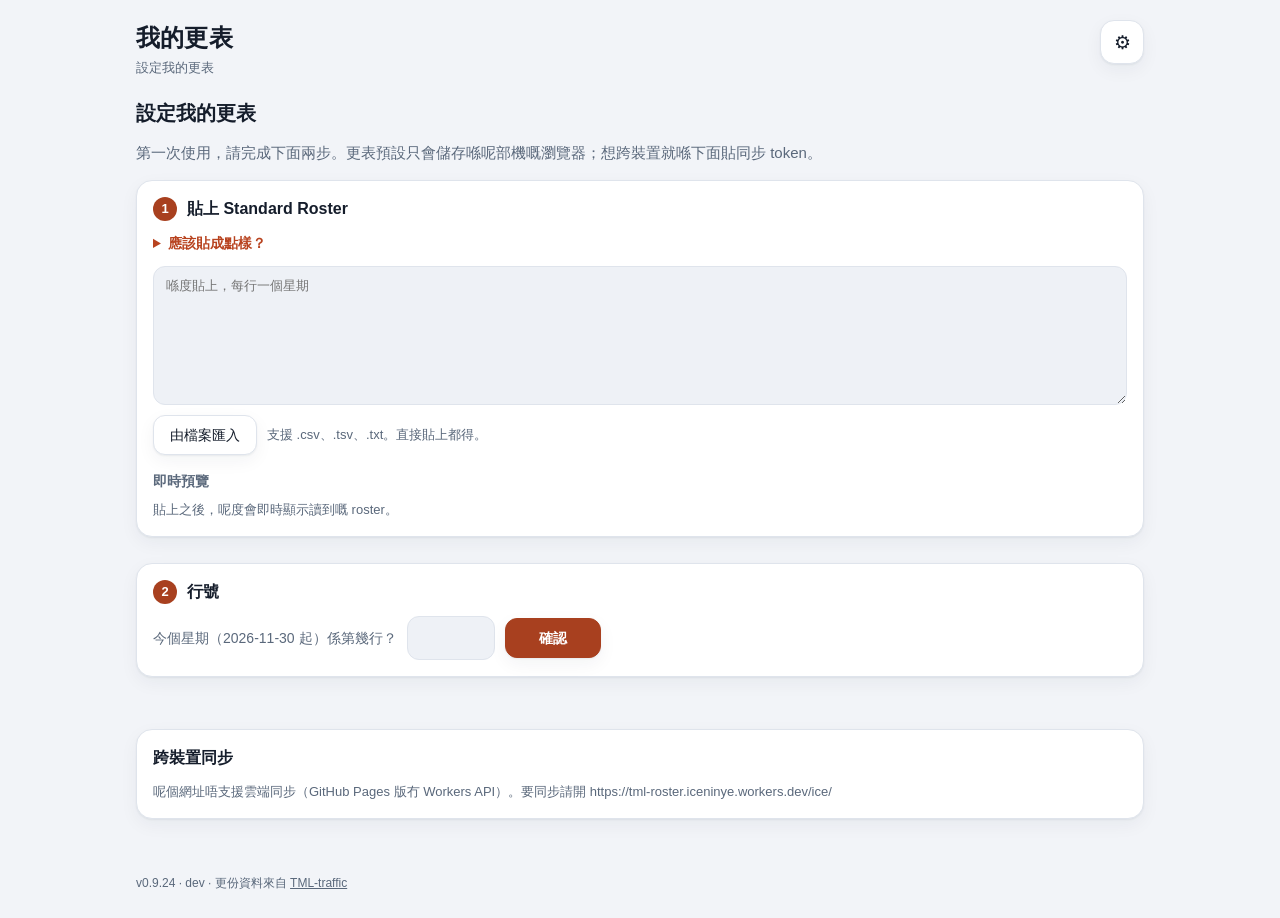
==== commit 70289ff1: "Wording and look: tray fold, plan icons, manifest paths, place names (v0.9.24) Co-Authored-By: Claud" ====
--- a/index.html
+++ b/index.html
@@ -9,11 +9,11 @@
 <title>我的更表 · TML Roster</title>
 <link rel="stylesheet" href="assets/app.css">
 <link rel="icon" href="assets/icon.svg" type="image/svg+xml">
-<link rel="apple-touch-icon" sizes="180x180" href="/apple-touch-icon.png">
+<link rel="apple-touch-icon" sizes="180x180" href="apple-touch-icon.png">
 <meta name="apple-mobile-web-app-title" content="我的更表">
 <meta name="apple-mobile-web-app-capable" content="yes">
 <meta name="apple-mobile-web-app-status-bar-style" content="black-translucent">
-<link rel="manifest" href="/site.webmanifest">
+<link rel="manifest" href="site.webmanifest">
 </head>
 <body>
 <div class="app">
--- a/assets/app.css
+++ b/assets/app.css
@@ -118,7 +118,9 @@
 .me-nav { position: sticky; top: 0; z-index: 5; display: grid; grid-template-columns: 44px 1fr 44px; align-items: center; gap: 8px; margin: 0 -16px 12px; padding: 8px 16px; background: color-mix(in srgb, var(--bg) 88%, transparent); backdrop-filter: blur(10px); -webkit-backdrop-filter: blur(10px); }
 .me-nav .btn { padding: 0; min-width: 0; width: 44px; height: 44px; font-size: 24px; line-height: 1; border-radius: 14px; }
 .weeklabel { display: grid; justify-items: center; line-height: 1.3; }
-.weeklabel b { font-size: 18px; font-variant-numeric: tabular-nums; }
+.weeklabel b { font-size: 18px; font-variant-numeric: tabular-nums; text-align: center; }
+.weeklabel b span { white-space: nowrap; }
+@media (max-width: 430px) { .weeklabel b { font-size: 16px; } }
 .weeklabel span { font-size: 13px; color: var(--muted); }
 
 .today {
@@ -512,6 +514,9 @@
 .pcell[data-over="1"], .tray-col[data-over="1"] { outline: 2px solid var(--accent); outline-offset: -2px; background: color-mix(in srgb, var(--accent) 20%, var(--panel-2)); }
 .pghost { position: fixed; z-index: 50; margin: 0; pointer-events: none; opacity: 0.92; box-shadow: 0 10px 28px rgba(0, 0, 0, 0.4); transform: scale(1.06) rotate(-2deg); }
 .tray { position: sticky; bottom: 0; z-index: 6; max-height: 38vh; margin: 10px 0 8px; padding: 10px 12px 12px; overflow: auto; box-shadow: 0 -8px 22px rgba(0, 0, 0, 0.28); }
+.tray.folded { padding-bottom: 10px; }
+.tray.folded .tray-head { margin: 0; }
+.p-tray-fold { margin-left: auto; }
 .tray-head { display: flex; flex-wrap: wrap; align-items: baseline; gap: 4px 12px; margin: 0 0 8px; }
 .tray-cols { display: grid; grid-template-columns: repeat(7, minmax(84px, 1fr)); gap: 6px; overflow-x: auto; }
 .tray-col { min-height: 56px; padding: 4px; border: 1px dashed var(--edge); border-radius: 10px; }
